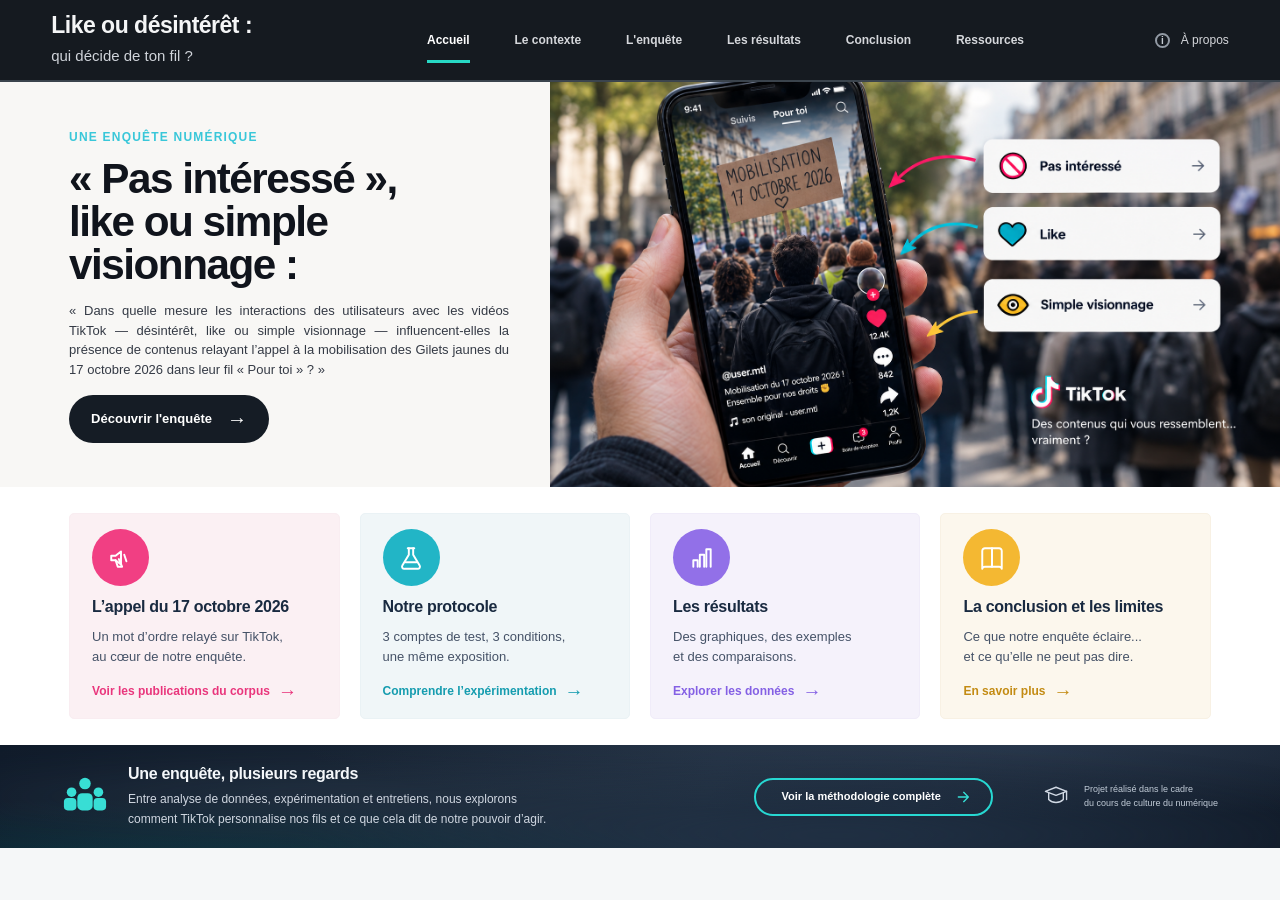
==== index.html @ 11ca542a "Add index page for GitHub Pages" ====
<!DOCTYPE html>
<html lang="fr">
<head>
    <meta charset="UTF-8">
    <meta name="viewport" content="width=device-width, initial-scale=1.0">
    <title>Derrière le Fil</title>
    <link rel="stylesheet" href="Accueil.css">
</head>
<body>
    <header class="header">
        <div class="brand">
            <h1>Like ou désintérêt : </h1>
            <p>qui décide de ton fil ?</p>
        </div>
        <nav class="navigation">
            <a href="Accueil.html" class="nav-link active">Accueil</a>
            <a href="Contexte.html" class="nav-link">Le contexte</a>
            <a href="L'enquête.html" class="nav-link">L'enquête</a>
            <a href="Résultats.html" class="nav-link">Les résultats</a>
            <a href="Conclusion.html" class="nav-link">Conclusion</a>
            <a href="Ressources.html" class="nav-link">Ressources</a>
        </nav>
        <a href="Équipe.html" class="about">
            <span class="info-icon">i</span>
            <span>À propos</span>
        </a>
        <link rel="stylesheet" href="Accueil.css">
    </header>
    <main>
        <section class="hero" id="accueil">
            <div class="hero-content">
                <span class="eyebrow">
                    UNE ENQUÊTE NUMÉRIQUE
                </span>
                <h1>
                   « Pas intéressé », <br>
                    like ou simple visionnage :
                </h1>
                <p class="hero-description">
                     « Dans quelle mesure les interactions des utilisateurs avec les vidéos TikTok — désintérêt, 
                     like ou simple visionnage — influencent-elles la présence de contenus relayant l’appel à 
                     la mobilisation des Gilets jaunes du 17 octobre 2026 dans leur fil « Pour toi » ? »
                </p>
                <a href="Contexte.html" class="hero-button">
                    Découvrir l'enquête
                    <span class="arrow">→</span>
                </a>
            </div>
            <div class="hero-visual">
                <img src="Accueil.png" alt="Téléphone affichant une vidéo de mobilisation" class="hero-image">
            </div>
        </section>
        <section class="explore-section" id="enquete">
            <a href="Contexte.html" class="explore-card card-pink">
                <div class="explore-icon">
                    <svg viewBox="0 0 24 24" aria-hidden="true">
                        <path d="M3 10v4h4l5 4V6l-5 4H3Z"/>
                        <path d="m15 9 2 6"/>
                        <path d="M7 14l2 6h4l-3-7"/>
                    </svg>
                </div>
                <h2>L’appel du 17 octobre 2026</h2>
                <p>
                    Un mot d’ordre relayé sur TikTok,<br>
                    au cœur de notre enquête.
                </p>
                <span class="explore-link">
                    Voir les publications du corpus <span>→</span>
                </span>
            </a>
            <a href="L'enquête.html" class="explore-card card-blue">
                <div class="explore-icon">
                    <svg viewBox="0 0 24 24" aria-hidden="true">
                        <path d="M9 3h6"/>
                        <path d="M10 3v6l-6 10a2 2 0 0 0 2 3h12a2 2 0 0 0 2-3L14 9V3"/>
                        <path d="M7 16h10"/>
                    </svg>
                </div>
                <h2>Notre protocole</h2>
                <p>
                    3 comptes de test, 3 conditions,<br>
                    une même exposition.
                </p>
                <span class="explore-link">
                    Comprendre l’expérimentation <span>→</span>
                </span>
            </a>
            <a href="Résultats.html" class="explore-card card-purple">
                <div class="explore-icon">
                    <svg viewBox="0 0 24 24" aria-hidden="true">
                        <path d="M4 20v-6h4v6"/>
                        <path d="M10 20V9h4v11"/>
                        <path d="M16 20V4h4v16"/>
                    </svg>
                </div>
                   <h2>Les résultats</h2>
                <p>
                    Des graphiques, des exemples<br>
                    et des comparaisons.
                </p>
                <span class="explore-link">
                    Explorer les données <span>→</span>
                </span>
            </a>
            <a href="Conclusion.html" class="explore-card card-yellow">
                <div class="explore-icon">
                    <svg viewBox="0 0 24 24" aria-hidden="true">
                        <path d="M3 5.5A2.5 2.5 0 0 1 5.5 3H12v17H5.5A2.5 2.5 0 0 0 3 22V5.5Z"/>
                        <path d="M21 5.5A2.5 2.5 0 0 0 18.5 3H12v17h6.5a2.5 2.5 0 0 1 2.5 2V5.5Z"/>
                    </svg>
                </div>
                <h2>La conclusion et les limites</h2>
                <p>
                    Ce que notre enquête éclaire...<br>
                    et ce qu’elle ne peut pas dire.
                </p>
                <span class="explore-link">
                    En savoir plus <span>→</span>
                </span>
            </a>
        </section>
    </main>
    <footer class="site-footer">
        <div class="footer-inner">
            <div class="footer-intro">
            <div class="footer-icon" aria-hidden="true">
                <svg viewBox="0 0 48 48" fill="currentColor">
                <circle cx="24" cy="10" r="6"/>
                <circle cx="10" cy="19" r="5"/>
                <circle cx="38" cy="19" r="5"/>
                <rect x="16" y="20" width="16" height="18" rx="5"/>
                <rect x="2" y="25" width="13" height="13" rx="4"/>
                <rect x="33" y="25" width="13" height="13" rx="4"/>
                </svg>
            </div>
            <div class="footer-copy">
                <h2>Une enquête, plusieurs regards</h2>
                <p>
                Entre analyse de données, expérimentation et entretiens,
                nous explorons<br class="desktop-break">
                comment TikTok personnalise nos fils et ce que cela dit
                de notre pouvoir d’agir.
                </p>
            </div>
            </div>
            <div class="footer-divider"></div>
            <a href="Méthodologie.html" class="footer-button">
            <span>Voir la méthodologie complète</span>
            <svg viewBox="0 0 24 24" aria-hidden="true">
                <path d="M5 12h14M13 5l7 7-7 7"
                fill="none"
                stroke="currentColor"
                stroke-width="2"
                stroke-linecap="round"
                stroke-linejoin="round"/>
            </svg>
            </a>
            <div class="footer-project">
            <svg class="project-icon" viewBox="0 0 32 32"
                fill="none" aria-hidden="true">
                <path d="M3 9 16 4l13 5-13 5L3 9Z"
                stroke="currentColor" stroke-width="1.7"
                stroke-linejoin="round"/>
                <path d="M7 11v8c5 5 13 5 18 0v-8M29 9v10"
                stroke="currentColor" stroke-width="1.7"
                stroke-linecap="round"/>
            </svg>
            <p>
                Projet réalisé dans le cadre<br>
                du cours de culture du numérique
            </p>
            </div>
        </div>
    </footer>
</body>
</html>
---- Accueil.css ----
:root {
    --noir: #151a20;
    --turquoise: #27d9c5;
    --turquoise-fonce: #159e91;
    --fond: #f5f7f8;
    --blanc: #ffffff;
    --texte: #46515b;
    --texte-secondaire: #7b8790;
    --bordure: #e1e7e9;
}

* {
    margin: 0;
    padding: 0;
    box-sizing: border-box;
}

html {
    scroll-behavior: smooth;
}

body {
    font-family: Arial, Helvetica, sans-serif;
    background-color: #f5f5f5;
    background: var(--fond);
    color: var(--noir);
    line-height: 1.7;
}

.header {
    width: 100%;
    min-height: 82px;
    display: flex;
    align-items: center;
    justify-content: space-between;
    gap: 30px;
    padding: 12px 4%;

    background: #151a20;
    color: #f4f5f6;
    border-bottom: 2px solid #3b444d;
}


.brand {
    flex-shrink: 0;
    min-width: 245px;
}

.brand h1 {
    font-size: 23px;
    font-weight: 700;
    line-height: 1.2;
    letter-spacing: -0.5px;
}

.brand p {
    margin-top: 3px;
    font-size: 15px;
    color: #d0d4da;
}

.navigation {
    display: flex;
    align-items: center;
    justify-content: center;
    gap: clamp(20px, 3.5vw, 46px);
    height: 100%;
}

.nav-link {
    position: relative;
    display: flex;
    align-items: center;
    height: 56px;

    color: #d5d7db;
    text-decoration: none;
    font-size: 12px;
    font-weight: 600;
    white-space: nowrap;
    transition: color 0.2s ease;
}

.nav-link:hover {
    color: #ffffff;
}

.nav-link.active {
    color: #ffffff;
}

.nav-link.active::after {
    content: "";
    position: absolute;
    bottom: 5px;
    left: 0;
    width: 100%;
    height: 3px;
    background-color: #27d9c5;
}

.about {
    display: flex;
    align-items: center;
    gap: 11px;
    flex-shrink: 0;

    color: #d5d7db;
    text-decoration: none;
    font-size: 12px;
    white-space: nowrap;
}

.about:hover {
    color: #ffffff;
}

.info-icon {
    display: inline-flex;
    justify-content: center;
    align-items: center;

    width: 15px;
    height: 15px;
    border: 2px solid #929aa4;
    border-radius: 50%;

    color: #c5cbd2;
    font-size: 10px;
    font-weight: bold;
}

@media (max-width: 900px) {
    .header {
        flex-wrap: wrap;
        gap: 12px 24px;
    }

    .brand {
        min-width: 0;
    }

    .navigation {
        order: 3;
        width: 100%;
        justify-content: flex-start;
        gap: 25px;
        overflow-x: auto;
    }

    .about {
        margin-left: auto;
    }
}

@media (max-width: 480px) {
    .brand h1 {
        font-size: 20px;
    }

    .brand p {
        font-size: 13px;
    }

    .navigation {
        gap: 22px;
    }
}

.hero {
    display: grid;
    grid-template-columns: 43% 57%;
    width: 100%;
    min-height: 405px;
    overflow: hidden;
    background-color: #f8f7f5;
}

.hero-content {
    padding: 36px 35px 35px 5.4vw;
    display: flex;
    flex-direction: column;
    align-items: flex-start;
    justify-content: center;
    position: relative;
    z-index: 2;
}

.eyebrow {
    color: #39c7d9;
    font-size: 12px;
    font-weight: 700;
    letter-spacing: 1.2px;
    margin-bottom: 10px;
}

.hero-content h1 {
    color: #10141c;
    font-size: clamp(30px, 3.3vw, 45px);
    line-height: 1.02;
    font-weight: 800;
    letter-spacing: -1.5px;
    margin-bottom: 15px;
}

.hero-description {
    color: #343a45;
    font-size: 13px;
    line-height: 1.5;
    max-width: 440px;
    margin-bottom: 16px;
    text-align:justify;
}

.hero-button {
    display: inline-flex;
    align-items: center;
    justify-content: center;
    gap: 15px;

    padding: 13px 22px;
    border-radius: 30px;
    background-color: #151c25;
    color: #ffffff;

    text-decoration: none;
    font-size: 13px;
    font-weight: 700;

    transition: background-color 0.25s, transform 0.25s;
}

.hero-button:hover {
    background-color: #273744;
    transform: translateY(-2px);
}

.arrow {
    font-size: 20px;
    line-height: 1;
}

.hero-visual {
    position: relative;
    min-width: 0;
    min-height: 405px;
    background: #171d23;
    overflow: hidden;
}

.hero-image {
    position: absolute;
    inset: 0;
    width: 100%;
    height: 100%;
    object-fit: cover;
    object-position: center;
}

.interaction-cards {
    position: absolute;
    top: 15%;
    right: 8%;
    width: 39%;
    display: flex;
    flex-direction: column;
    gap: 17px;
}

.interaction-card {
    display: flex;
    align-items: center;
    gap: 12px;

    min-height: 57px;
    padding: 12px 15px;
    border-radius: 12px;

    background: rgba(255, 253, 252, 0.97);
    color: #171a20;
    text-decoration: none;
    font-size: 12px;
    font-weight: 700;

    box-shadow: 0 4px 15px rgba(0, 0, 0, 0.15);
    transition: transform 0.2s;
}

.interaction-card:hover {
    transform: translateX(-4px);
}

.interaction-icon {
    display: flex;
    align-items: center;
    justify-content: center;
    flex-shrink: 0;
    width: 25px;
    font-size: 25px;
}

.no-interest {
    color: #ef174f;
}

.heart {
    color: #19c7df;
    -webkit-text-stroke: 1px #111820;
}

.eye {
    color: #ffbf32;
    -webkit-text-stroke: 1px #111820;
}

.card-arrow {
    margin-left: auto;
    font-size: 20px;
    color: #4c5665;
}

.tiktok-signature {
    position: absolute;
    right: 8%;
    bottom: 7%;
    width: 39%;
    color: #f7f7f7;
}

.tiktok-brand {
    display: flex;
    align-items: center;
    gap: 8px;
    margin-bottom: 7px;
    font-size: 14px;
}

.tiktok-note {
    font-size: 28px;
    font-weight: 800;
    color: #ffffff;
    text-shadow: -2px 1px #21d4e7, 2px -1px #ff315c;
}

.tiktok-signature p {
    font-size: 11px;
    line-height: 1.5;
    color: #e3e5e7;
}

@media (max-width: 900px) {
    .hero {
        grid-template-columns: 1fr 1fr;
    }

    .hero-content {
        padding: 30px 22px;
    }

    .hero-content h1 {
        font-size: clamp(28px, 4vw, 36px);
        letter-spacing: -1px;
    }

    .interaction-cards {
        right: 5%;
        width: 48%;
        gap: 10px;
    }

    .interaction-card {
        padding: 10px;
        gap: 7px;
        font-size: 11px;
    }

    .tiktok-signature {
        right: 5%;
        width: 48%;
    }
}

@media (max-width: 600px) {
    .hero {
        grid-template-columns: 1fr;
    }

    .hero-content {
        padding: 35px 24px;
    }

    .hero-content h1 {
        font-size: 36px;
    }

    .hero-visual {
        min-height: 400px;
    }

    .interaction-cards {
        right: 5%;
        width: 48%;
        top: 12%;
    }

    .tiktok-signature {
        bottom: 5%;
        right: 5%;
        width: 48%;
    }
}

.explore-section {
    display: grid;
    grid-template-columns: repeat(4, minmax(0, 1fr));
    gap: 20px;

    padding: 26px 5.4vw;
    background-color: #ffffff;
}

.explore-card {
    display: flex;
    flex-direction: column;
    align-items: flex-start;

    min-width: 0;
    min-height: 206px;
    padding: 15px 22px 17px;

    border: 1px solid transparent;
    border-radius: 5px;

    text-decoration: none;
    color: #18283d;

    transition:
        transform 0.2s ease,
        box-shadow 0.2s ease;
}

.explore-card:hover {
    transform: translateY(-4px);
    box-shadow: 0 8px 22px rgba(22, 35, 55, 0.08);
}

.explore-card h2 {
    margin: 11px 0 9px;

    color: #192a40;
    font-size: 16px;
    line-height: 1.3;
    font-weight: 750;
    letter-spacing: -0.3px;
}

.explore-card p {
    margin: 0 0 14px;

    color: #455267;
    font-size: 13px;
    line-height: 1.55;
}

.explore-icon {
    display: flex;
    align-items: center;
    justify-content: center;

    width: 57px;
    height: 57px;
    flex-shrink: 0;

    border-radius: 50%;
    color: #ffffff;
}

.explore-icon svg {
    width: 26px;
    height: 26px;

    fill: none;
    stroke: currentColor;
    stroke-width: 1.8;
    stroke-linecap: round;
    stroke-linejoin: round;
}

.explore-link {
    display: flex;
    align-items: center;
    gap: 8px;

    margin-top: auto;
    font-size: 12px;
    line-height: 1.4;
    font-weight: 700;
}

.explore-link span {
    font-size: 19px;
    line-height: 1;
    transition: transform 0.2s ease;
}

.explore-card:hover .explore-link span {
    transform: translateX(4px);
}

.card-pink {
    background: #fbf0f3;
    border-color: #f9edf1;
}

.card-pink .explore-icon {
    background: #f13f83;
}

.card-pink .explore-link {
    color: #e9367c;
}

.card-blue {
    background: #f0f6f8;
    border-color: #eaf2f5;
}

.card-blue .explore-icon {
    background: #22b5c6;
}

.card-blue .explore-link {
    color: #159caf;
}

.card-purple {
    background: #f5f2fb;
    border-color: #f0ecf9;
}

.card-purple .explore-icon {
    background: #9270e8;
}

.card-purple .explore-link {
    color: #8460e4;
}

.card-yellow {
    background: #fcf7ed;
    border-color: #f8f1e4;
}

.card-yellow .explore-icon {
    background: #f4b832;
}

.card-yellow .explore-link {
    color: #c38b13;
}

@media (max-width: 1050px) {
    .explore-section {
        grid-template-columns: repeat(2, minmax(0, 1fr));
        padding: 24px 4%;
        gap: 16px;
    }
}

@media (max-width: 560px) {
    .explore-section {
        grid-template-columns: 1fr;
        padding: 20px;
        gap: 14px;
    }

    .explore-card {
        min-height: 195px;
        padding: 18px 20px;
    }

    .explore-card h2 {
        font-size: 17px;
    }
}

.site-footer {
  position: relative;
  isolation: isolate;
  overflow: hidden;
  min-height: 103px;
  color: #f4f7fa;
  background:
    radial-gradient(
      ellipse at 12% 120%,
      rgba(0, 184, 178, 0.15),
      transparent 40%
    ),
    radial-gradient(
      ellipse at 80% 0%,
      rgba(95, 119, 153, 0.25),
      transparent 50%
    ),
    linear-gradient(110deg, #101b2a, #1c2939 55%, #111b29);
  font-family: Arial, Helvetica, sans-serif;
}

.site-footer::before {
  content: "";
  position: absolute;
  z-index: -1;
  inset: -20px;
  background:
    radial-gradient(
      ellipse at 25% 50%,
      rgba(93, 121, 143, 0.22),
      transparent 35%
    ),
    radial-gradient(
      ellipse at 65% 80%,
      rgba(36, 54, 76, 0.75),
      transparent 45%
    );
  filter: blur(18px);
}

.footer-inner {
  width: min(1156px, calc(100% - 48px));
  min-height: 103px;
  margin: 0 auto;
  display: flex;
  align-items: center;
  justify-content: space-between;
  gap: 30px;
}

.footer-intro {
  display: flex;
  align-items: center;
  gap: 20px;
  flex: 1 1 auto;
  min-width: 0;
}

.footer-icon {
  flex: 0 0 46px;
  width: 46px;
  height: 46px;
  color: #38ded5;
}

.footer-icon svg {
  display: block;
  width: 100%;
  height: 100%;
}

.footer-copy h2 {
  margin: 0 0 6px;
  font-size: 16px;
  line-height: 1.25;
  font-weight: 700;
  letter-spacing: -0.3px;
}

.footer-copy p {
  margin: 0;
  color: #d0d7e1;
  font-size: 12px;
  line-height: 1.65;
}

.footer-divider {
  flex: 0 0 1px;
  align-self: stretch;
  max-height: 54px;
  margin: auto 14px;
  background: rgba(224, 234, 244, 0.55);
}

.footer-button {
  flex: 0 0 auto;
  min-height: 38px;
  padding: 0 20px 0 26px;
  display: inline-flex;
  align-items: center;
  justify-content: center;
  gap: 14px;
  border: 2px solid #27d8d2;
  border-radius: 999px;
  color: #ffffff;
  text-decoration: none;
  font-size: 11px;
  font-weight: 600;
  white-space: nowrap;
  transition:
    background-color 0.2s ease,
    color 0.2s ease,
    transform 0.2s ease;
}

.footer-button svg {
  width: 16px;
  height: 16px;
  color: #36e0d7;
  transition: transform 0.2s ease;
}

.footer-button:hover {
  background: #27d8d2;
  color: #10202d;
  transform: translateY(-1px);
}

.footer-button:hover svg {
  color: #10202d;
  transform: translateX(3px);
}

.footer-button:focus-visible {
  outline: 3px solid white;
  outline-offset: 4px;
}

.footer-project {
  display: flex;
  align-items: center;
  gap: 15px;
  flex: 0 0 auto;
  margin-left: 20px;
}

.project-icon {
  width: 26px;
  height: 26px;
  flex-shrink: 0;
  color: #d1d9e4;
}

.footer-project p {
  margin: 0;
  color: #c2ccd8;
  font-size: 9px;
  line-height: 1.55;
}

@media (max-width: 1050px) {
  .footer-inner {
    gap: 18px;
  }

  .footer-intro {
    gap: 12px;
  }

  .footer-divider {
    margin: auto 4px;
  }

  .footer-button {
    padding: 0 15px;
    gap: 8px;
  }

  .footer-project {
    margin-left: 0;
    gap: 9px;
  }

  .footer-copy p {
    font-size: 11px;
  }
}

@media (max-width: 760px) {
  .footer-inner {
    width: calc(100% - 36px);
    padding: 24px 0;
    flex-direction: column;
    align-items: flex-start;
    gap: 20px;
  }

  .footer-intro {
    align-items: flex-start;
  }

  .footer-icon {
    flex-basis: 38px;
    width: 38px;
    height: 38px;
  }

  .footer-copy h2 {
    font-size: 15px;
  }

  .footer-copy p {
    font-size: 12px;
  }

  .desktop-break {
    display: none;
  }

  .footer-divider {
    display: none;
  }

  .footer-button {
    min-height: 42px;
    font-size: 12px;
  }

  .footer-project {
    padding-top: 16px;
    border-top: 1px solid rgba(255, 255, 255, 0.15);
    width: 100%;
  }

  .footer-project p {
    font-size: 10px;
  }
}

@media (prefers-reduced-motion: reduce) {
  .footer-button,
  .footer-button svg {
    transition: none;
  }
}
---- Accueil.css ----
:root {
    --noir: #151a20;
    --turquoise: #27d9c5;
    --turquoise-fonce: #159e91;
    --fond: #f5f7f8;
    --blanc: #ffffff;
    --texte: #46515b;
    --texte-secondaire: #7b8790;
    --bordure: #e1e7e9;
}

* {
    margin: 0;
    padding: 0;
    box-sizing: border-box;
}

html {
    scroll-behavior: smooth;
}

body {
    font-family: Arial, Helvetica, sans-serif;
    background-color: #f5f5f5;
    background: var(--fond);
    color: var(--noir);
    line-height: 1.7;
}

.header {
    width: 100%;
    min-height: 82px;
    display: flex;
    align-items: center;
    justify-content: space-between;
    gap: 30px;
    padding: 12px 4%;

    background: #151a20;
    color: #f4f5f6;
    border-bottom: 2px solid #3b444d;
}


.brand {
    flex-shrink: 0;
    min-width: 245px;
}

.brand h1 {
    font-size: 23px;
    font-weight: 700;
    line-height: 1.2;
    letter-spacing: -0.5px;
}

.brand p {
    margin-top: 3px;
    font-size: 15px;
    color: #d0d4da;
}

.navigation {
    display: flex;
    align-items: center;
    justify-content: center;
    gap: clamp(20px, 3.5vw, 46px);
    height: 100%;
}

.nav-link {
    position: relative;
    display: flex;
    align-items: center;
    height: 56px;

    color: #d5d7db;
    text-decoration: none;
    font-size: 12px;
    font-weight: 600;
    white-space: nowrap;
    transition: color 0.2s ease;
}

.nav-link:hover {
    color: #ffffff;
}

.nav-link.active {
    color: #ffffff;
}

.nav-link.active::after {
    content: "";
    position: absolute;
    bottom: 5px;
    left: 0;
    width: 100%;
    height: 3px;
    background-color: #27d9c5;
}

.about {
    display: flex;
    align-items: center;
    gap: 11px;
    flex-shrink: 0;

    color: #d5d7db;
    text-decoration: none;
    font-size: 12px;
    white-space: nowrap;
}

.about:hover {
    color: #ffffff;
}

.info-icon {
    display: inline-flex;
    justify-content: center;
    align-items: center;

    width: 15px;
    height: 15px;
    border: 2px solid #929aa4;
    border-radius: 50%;

    color: #c5cbd2;
    font-size: 10px;
    font-weight: bold;
}

@media (max-width: 900px) {
    .header {
        flex-wrap: wrap;
        gap: 12px 24px;
    }

    .brand {
        min-width: 0;
    }

    .navigation {
        order: 3;
        width: 100%;
        justify-content: flex-start;
        gap: 25px;
        overflow-x: auto;
    }

    .about {
        margin-left: auto;
    }
}

@media (max-width: 480px) {
    .brand h1 {
        font-size: 20px;
    }

    .brand p {
        font-size: 13px;
    }

    .navigation {
        gap: 22px;
    }
}

.hero {
    display: grid;
    grid-template-columns: 43% 57%;
    width: 100%;
    min-height: 405px;
    overflow: hidden;
    background-color: #f8f7f5;
}

.hero-content {
    padding: 36px 35px 35px 5.4vw;
    display: flex;
    flex-direction: column;
    align-items: flex-start;
    justify-content: center;
    position: relative;
    z-index: 2;
}

.eyebrow {
    color: #39c7d9;
    font-size: 12px;
    font-weight: 700;
    letter-spacing: 1.2px;
    margin-bottom: 10px;
}

.hero-content h1 {
    color: #10141c;
    font-size: clamp(30px, 3.3vw, 45px);
    line-height: 1.02;
    font-weight: 800;
    letter-spacing: -1.5px;
    margin-bottom: 15px;
}

.hero-description {
    color: #343a45;
    font-size: 13px;
    line-height: 1.5;
    max-width: 440px;
    margin-bottom: 16px;
    text-align:justify;
}

.hero-button {
    display: inline-flex;
    align-items: center;
    justify-content: center;
    gap: 15px;

    padding: 13px 22px;
    border-radius: 30px;
    background-color: #151c25;
    color: #ffffff;

    text-decoration: none;
    font-size: 13px;
    font-weight: 700;

    transition: background-color 0.25s, transform 0.25s;
}

.hero-button:hover {
    background-color: #273744;
    transform: translateY(-2px);
}

.arrow {
    font-size: 20px;
    line-height: 1;
}

.hero-visual {
    position: relative;
    min-width: 0;
    min-height: 405px;
    background: #171d23;
    overflow: hidden;
}

.hero-image {
    position: absolute;
    inset: 0;
    width: 100%;
    height: 100%;
    object-fit: cover;
    object-position: center;
}

.interaction-cards {
    position: absolute;
    top: 15%;
    right: 8%;
    width: 39%;
    display: flex;
    flex-direction: column;
    gap: 17px;
}

.interaction-card {
    display: flex;
    align-items: center;
    gap: 12px;

    min-height: 57px;
    padding: 12px 15px;
    border-radius: 12px;

    background: rgba(255, 253, 252, 0.97);
    color: #171a20;
    text-decoration: none;
    font-size: 12px;
    font-weight: 700;

    box-shadow: 0 4px 15px rgba(0, 0, 0, 0.15);
    transition: transform 0.2s;
}

.interaction-card:hover {
    transform: translateX(-4px);
}

.interaction-icon {
    display: flex;
    align-items: center;
    justify-content: center;
    flex-shrink: 0;
    width: 25px;
    font-size: 25px;
}

.no-interest {
    color: #ef174f;
}

.heart {
    color: #19c7df;
    -webkit-text-stroke: 1px #111820;
}

.eye {
    color: #ffbf32;
    -webkit-text-stroke: 1px #111820;
}

.card-arrow {
    margin-left: auto;
    font-size: 20px;
    color: #4c5665;
}

.tiktok-signature {
    position: absolute;
    right: 8%;
    bottom: 7%;
    width: 39%;
    color: #f7f7f7;
}

.tiktok-brand {
    display: flex;
    align-items: center;
    gap: 8px;
    margin-bottom: 7px;
    font-size: 14px;
}

.tiktok-note {
    font-size: 28px;
    font-weight: 800;
    color: #ffffff;
    text-shadow: -2px 1px #21d4e7, 2px -1px #ff315c;
}

.tiktok-signature p {
    font-size: 11px;
    line-height: 1.5;
    color: #e3e5e7;
}

@media (max-width: 900px) {
    .hero {
        grid-template-columns: 1fr 1fr;
    }

    .hero-content {
        padding: 30px 22px;
    }

    .hero-content h1 {
        font-size: clamp(28px, 4vw, 36px);
        letter-spacing: -1px;
    }

    .interaction-cards {
        right: 5%;
        width: 48%;
        gap: 10px;
    }

    .interaction-card {
        padding: 10px;
        gap: 7px;
        font-size: 11px;
    }

    .tiktok-signature {
        right: 5%;
        width: 48%;
    }
}

@media (max-width: 600px) {
    .hero {
        grid-template-columns: 1fr;
    }

    .hero-content {
        padding: 35px 24px;
    }

    .hero-content h1 {
        font-size: 36px;
    }

    .hero-visual {
        min-height: 400px;
    }

    .interaction-cards {
        right: 5%;
        width: 48%;
        top: 12%;
    }

    .tiktok-signature {
        bottom: 5%;
        right: 5%;
        width: 48%;
    }
}

.explore-section {
    display: grid;
    grid-template-columns: repeat(4, minmax(0, 1fr));
    gap: 20px;

    padding: 26px 5.4vw;
    background-color: #ffffff;
}

.explore-card {
    display: flex;
    flex-direction: column;
    align-items: flex-start;

    min-width: 0;
    min-height: 206px;
    padding: 15px 22px 17px;

    border: 1px solid transparent;
    border-radius: 5px;

    text-decoration: none;
    color: #18283d;

    transition:
        transform 0.2s ease,
        box-shadow 0.2s ease;
}

.explore-card:hover {
    transform: translateY(-4px);
    box-shadow: 0 8px 22px rgba(22, 35, 55, 0.08);
}

.explore-card h2 {
    margin: 11px 0 9px;

    color: #192a40;
    font-size: 16px;
    line-height: 1.3;
    font-weight: 750;
    letter-spacing: -0.3px;
}

.explore-card p {
    margin: 0 0 14px;

    color: #455267;
    font-size: 13px;
    line-height: 1.55;
}

.explore-icon {
    display: flex;
    align-items: center;
    justify-content: center;

    width: 57px;
    height: 57px;
    flex-shrink: 0;

    border-radius: 50%;
    color: #ffffff;
}

.explore-icon svg {
    width: 26px;
    height: 26px;

    fill: none;
    stroke: currentColor;
    stroke-width: 1.8;
    stroke-linecap: round;
    stroke-linejoin: round;
}

.explore-link {
    display: flex;
    align-items: center;
    gap: 8px;

    margin-top: auto;
    font-size: 12px;
    line-height: 1.4;
    font-weight: 700;
}

.explore-link span {
    font-size: 19px;
    line-height: 1;
    transition: transform 0.2s ease;
}

.explore-card:hover .explore-link span {
    transform: translateX(4px);
}

.card-pink {
    background: #fbf0f3;
    border-color: #f9edf1;
}

.card-pink .explore-icon {
    background: #f13f83;
}

.card-pink .explore-link {
    color: #e9367c;
}

.card-blue {
    background: #f0f6f8;
    border-color: #eaf2f5;
}

.card-blue .explore-icon {
    background: #22b5c6;
}

.card-blue .explore-link {
    color: #159caf;
}

.card-purple {
    background: #f5f2fb;
    border-color: #f0ecf9;
}

.card-purple .explore-icon {
    background: #9270e8;
}

.card-purple .explore-link {
    color: #8460e4;
}

.card-yellow {
    background: #fcf7ed;
    border-color: #f8f1e4;
}

.card-yellow .explore-icon {
    background: #f4b832;
}

.card-yellow .explore-link {
    color: #c38b13;
}

@media (max-width: 1050px) {
    .explore-section {
        grid-template-columns: repeat(2, minmax(0, 1fr));
        padding: 24px 4%;
        gap: 16px;
    }
}

@media (max-width: 560px) {
    .explore-section {
        grid-template-columns: 1fr;
        padding: 20px;
        gap: 14px;
    }

    .explore-card {
        min-height: 195px;
        padding: 18px 20px;
    }

    .explore-card h2 {
        font-size: 17px;
    }
}

.site-footer {
  position: relative;
  isolation: isolate;
  overflow: hidden;
  min-height: 103px;
  color: #f4f7fa;
  background:
    radial-gradient(
      ellipse at 12% 120%,
      rgba(0, 184, 178, 0.15),
      transparent 40%
    ),
    radial-gradient(
      ellipse at 80% 0%,
      rgba(95, 119, 153, 0.25),
      transparent 50%
    ),
    linear-gradient(110deg, #101b2a, #1c2939 55%, #111b29);
  font-family: Arial, Helvetica, sans-serif;
}

.site-footer::before {
  content: "";
  position: absolute;
  z-index: -1;
  inset: -20px;
  background:
    radial-gradient(
      ellipse at 25% 50%,
      rgba(93, 121, 143, 0.22),
      transparent 35%
    ),
    radial-gradient(
      ellipse at 65% 80%,
      rgba(36, 54, 76, 0.75),
      transparent 45%
    );
  filter: blur(18px);
}

.footer-inner {
  width: min(1156px, calc(100% - 48px));
  min-height: 103px;
  margin: 0 auto;
  display: flex;
  align-items: center;
  justify-content: space-between;
  gap: 30px;
}

.footer-intro {
  display: flex;
  align-items: center;
  gap: 20px;
  flex: 1 1 auto;
  min-width: 0;
}

.footer-icon {
  flex: 0 0 46px;
  width: 46px;
  height: 46px;
  color: #38ded5;
}

.footer-icon svg {
  display: block;
  width: 100%;
  height: 100%;
}

.footer-copy h2 {
  margin: 0 0 6px;
  font-size: 16px;
  line-height: 1.25;
  font-weight: 700;
  letter-spacing: -0.3px;
}

.footer-copy p {
  margin: 0;
  color: #d0d7e1;
  font-size: 12px;
  line-height: 1.65;
}

.footer-divider {
  flex: 0 0 1px;
  align-self: stretch;
  max-height: 54px;
  margin: auto 14px;
  background: rgba(224, 234, 244, 0.55);
}

.footer-button {
  flex: 0 0 auto;
  min-height: 38px;
  padding: 0 20px 0 26px;
  display: inline-flex;
  align-items: center;
  justify-content: center;
  gap: 14px;
  border: 2px solid #27d8d2;
  border-radius: 999px;
  color: #ffffff;
  text-decoration: none;
  font-size: 11px;
  font-weight: 600;
  white-space: nowrap;
  transition:
    background-color 0.2s ease,
    color 0.2s ease,
    transform 0.2s ease;
}

.footer-button svg {
  width: 16px;
  height: 16px;
  color: #36e0d7;
  transition: transform 0.2s ease;
}

.footer-button:hover {
  background: #27d8d2;
  color: #10202d;
  transform: translateY(-1px);
}

.footer-button:hover svg {
  color: #10202d;
  transform: translateX(3px);
}

.footer-button:focus-visible {
  outline: 3px solid white;
  outline-offset: 4px;
}

.footer-project {
  display: flex;
  align-items: center;
  gap: 15px;
  flex: 0 0 auto;
  margin-left: 20px;
}

.project-icon {
  width: 26px;
  height: 26px;
  flex-shrink: 0;
  color: #d1d9e4;
}

.footer-project p {
  margin: 0;
  color: #c2ccd8;
  font-size: 9px;
  line-height: 1.55;
}

@media (max-width: 1050px) {
  .footer-inner {
    gap: 18px;
  }

  .footer-intro {
    gap: 12px;
  }

  .footer-divider {
    margin: auto 4px;
  }

  .footer-button {
    padding: 0 15px;
    gap: 8px;
  }

  .footer-project {
    margin-left: 0;
    gap: 9px;
  }

  .footer-copy p {
    font-size: 11px;
  }
}

@media (max-width: 760px) {
  .footer-inner {
    width: calc(100% - 36px);
    padding: 24px 0;
    flex-direction: column;
    align-items: flex-start;
    gap: 20px;
  }

  .footer-intro {
    align-items: flex-start;
  }

  .footer-icon {
    flex-basis: 38px;
    width: 38px;
    height: 38px;
  }

  .footer-copy h2 {
    font-size: 15px;
  }

  .footer-copy p {
    font-size: 12px;
  }

  .desktop-break {
    display: none;
  }

  .footer-divider {
    display: none;
  }

  .footer-button {
    min-height: 42px;
    font-size: 12px;
  }

  .footer-project {
    padding-top: 16px;
    border-top: 1px solid rgba(255, 255, 255, 0.15);
    width: 100%;
  }

  .footer-project p {
    font-size: 10px;
  }
}

@media (prefers-reduced-motion: reduce) {
  .footer-button,
  .footer-button svg {
    transition: none;
  }
}
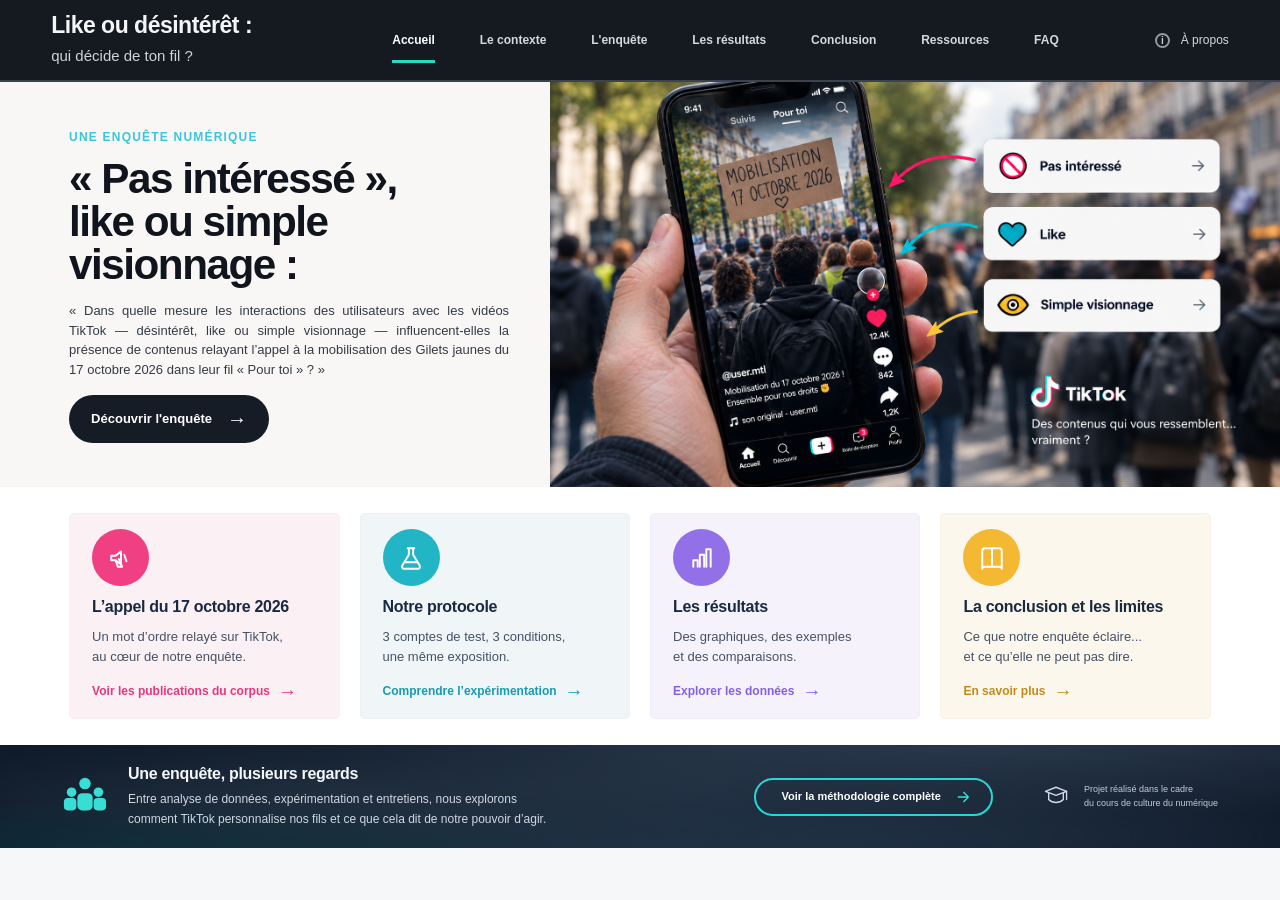
==== commit 56e6795c: "Modification du site" ====
--- a/index.html
+++ b/index.html
@@ -20,6 +20,7 @@
             <a href="Résultats.html" class="nav-link">Les résultats</a>
             <a href="Conclusion.html" class="nav-link">Conclusion</a>
             <a href="Ressources.html" class="nav-link">Ressources</a>
+            <a href="FAQ.html" class="nav-link">FAQ</a>
         </nav>
         <a href="Équipe.html" class="about">
             <span class="info-icon">i</span>
